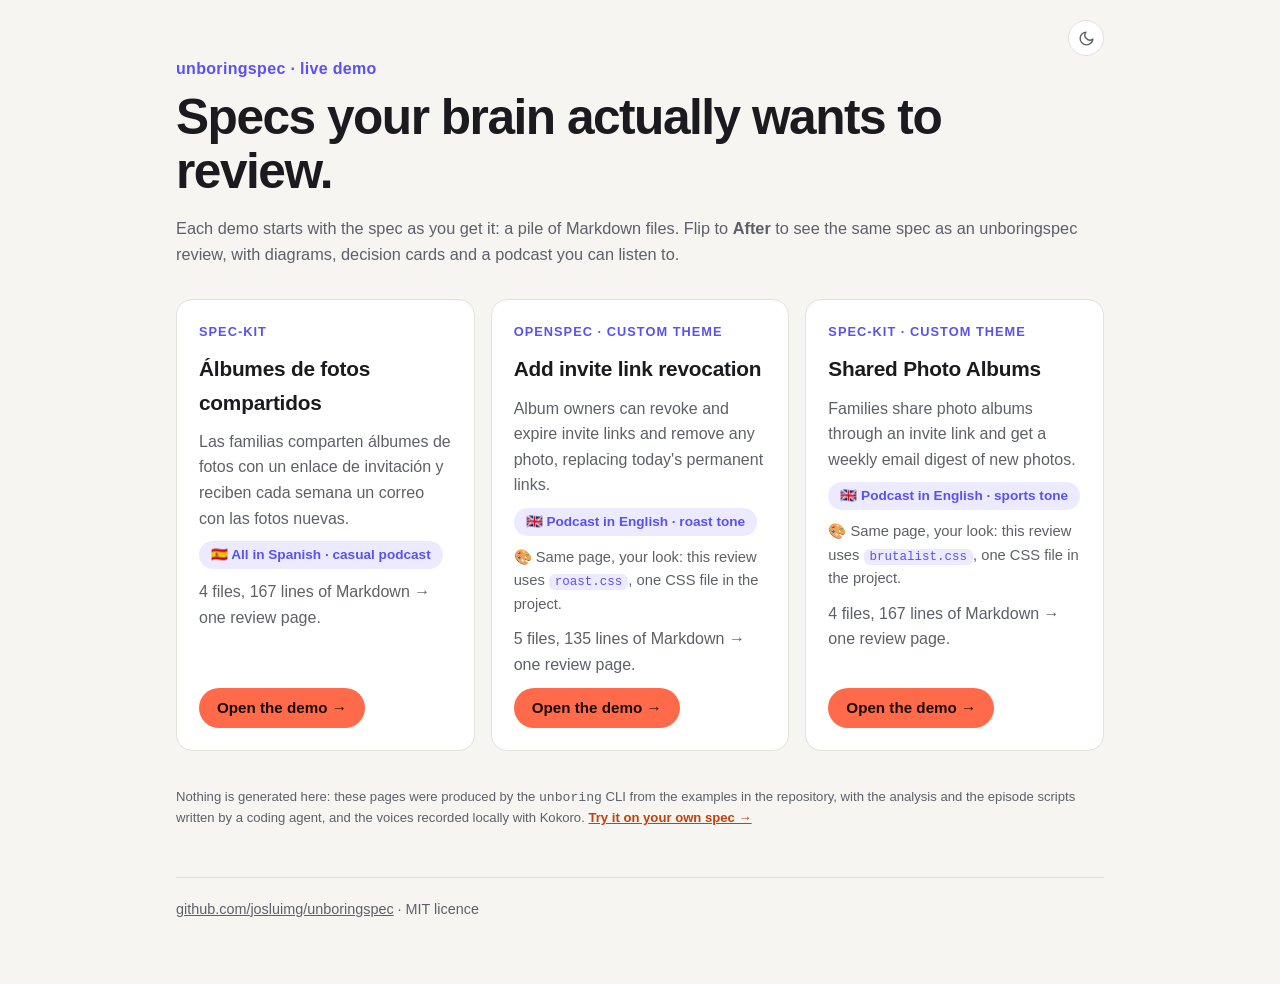
==== demo/site/index.html @ c9c1d604 "Demo: a roast theme for the OpenSpec demo, and language flags (closes #50) - examples/themes/roast.c" ====
<!doctype html>
<html lang="en">
<head>
<meta charset="utf-8">
<meta name="viewport" content="width=device-width, initial-scale=1">
<title>unboringspec demo</title>
<meta name="description" content="See a spec go from walls of Markdown to a visual review and a podcast.">
<script>
(() => {
  const KEY = "unboring-theme", root = document.documentElement, sys = matchMedia("(prefers-color-scheme: dark)");
  let choice = null;
  try { choice = localStorage.getItem(KEY); } catch (e) {}
  const apply = () => { root.dataset.theme = choice || (sys.matches ? "dark" : "light"); };
  apply();
  sys.addEventListener("change", () => { if (!choice) apply(); });
  window.unboringToggleTheme = () => {
    const next = root.dataset.theme === "dark" ? "light" : "dark";
    choice = next === (sys.matches ? "dark" : "light") ? null : next;  // back to the system's: follow it again
    try { choice ? localStorage.setItem(KEY, choice) : localStorage.removeItem(KEY); } catch (e) {}
    apply();
  };
})();
</script>
<style>
:root {
  --bg: #f6f5f2; --surface: #ffffff; --ink: #1b1b1f; --muted: #5d6068; --line: #e3e1db;
  --accent: #5b51f0; --accent-soft: #eceaff; --cta: #ff6b4a; --cta-ink: #1a0b06; --cta-text: #c2410c;
  color-scheme: light;
}
@media (prefers-color-scheme: dark) {
  :root:not([data-theme="light"]) { --bg: #101116; --surface: #1a1b21; --ink: #ececf1; --muted: #a0a2ad; --line: #2a2b33;
    --accent: #8b84ff; --accent-soft: #24233f; --cta-text: #ff8a6b; color-scheme: dark; }
}
:root[data-theme="dark"] { --bg: #101116; --surface: #1a1b21; --ink: #ececf1; --muted: #a0a2ad; --line: #2a2b33;
  --accent: #8b84ff; --accent-soft: #24233f; --cta-text: #ff8a6b; color-scheme: dark; }
* { box-sizing: border-box; }
body { margin: 0; background: var(--bg); color: var(--ink); font: 16px/1.6 -apple-system, BlinkMacSystemFont, "Segoe UI", Inter, Roboto, sans-serif; }
main { max-width: 960px; margin: 0 auto; padding: 56px 16px 64px; position: relative; }
.theme { position: absolute; top: 20px; right: 16px; display: inline-grid; place-items: center; width: 36px; height: 36px;
  border-radius: 999px; cursor: pointer; background: var(--surface); border: 1px solid var(--line); color: var(--muted); padding: 0; }
.theme:hover { color: var(--ink); border-color: var(--accent); }
.theme:focus-visible, .card:focus-visible, .how a:focus-visible { outline: 2px solid var(--accent); outline-offset: 2px; }
.theme svg { width: 17px; height: 17px; }
.theme .sun, :root[data-theme="dark"] .theme .moon { display: none; }
:root[data-theme="dark"] .theme .sun { display: block; }
.kicker { color: var(--accent); font-weight: 700; letter-spacing: .02em; margin: 0 0 8px; }
h1 { font-size: clamp(2rem, 5vw, 3.1rem); line-height: 1.1; letter-spacing: -0.03em; margin: 0 0 16px; }
.lead { font-size: 1.02rem; color: var(--muted); margin: 0 0 32px; }
.cards { display: grid; grid-template-columns: repeat(auto-fit, minmax(280px, 1fr)); gap: 16px; }
.card { display: flex; flex-direction: column; gap: 10px; background: var(--surface); border: 1px solid var(--line);
  border-radius: 16px; padding: 22px; text-decoration: none; color: inherit; transition: border-color .15s, transform .15s; }
.card:hover { border-color: var(--cta); transform: translateY(-2px); }
.card .fw { font-size: .8rem; font-weight: 700; text-transform: uppercase; letter-spacing: .08em; color: var(--accent); }
.card h2 { margin: 0; font-size: 1.3rem; letter-spacing: -0.01em; }
.card p { margin: 0; color: var(--muted); }
.pill { align-self: flex-start; background: var(--accent-soft); color: var(--accent); border-radius: 999px; padding: 3px 12px; font-size: .85rem; font-weight: 600; }
.card .themed { font-size: .92rem; }
.card code { font-size: .85em; background: var(--accent-soft); color: var(--accent); padding: 1px 6px; border-radius: 6px; }
.card .go { margin-top: auto; align-self: flex-start; font-weight: 700; background: var(--cta); color: var(--cta-ink);
  border-radius: 999px; padding: 8px 18px; font-size: .95rem; }
.how { margin-top: 36px; color: var(--muted); font-size: .82rem; line-height: 1.55; }
.how a { color: var(--cta-text); font-weight: 600; }
footer { margin-top: 48px; padding-top: 20px; border-top: 1px solid var(--line); color: var(--muted); font-size: .9rem; }
footer a { color: inherit; }
</style>
</head>
<body>
<main>
  <button class="theme" type="button" onclick="unboringToggleTheme()" aria-label="Switch between light and dark mode" title="Switch between light and dark mode"><svg class="moon" viewBox="0 0 24 24" fill="none" stroke="currentColor" stroke-width="2" stroke-linecap="round" stroke-linejoin="round" aria-hidden="true"><path d="M21 12.8A9 9 0 1 1 11.2 3a7 7 0 0 0 9.8 9.8z"/></svg><svg class="sun" viewBox="0 0 24 24" fill="none" stroke="currentColor" stroke-width="2" stroke-linecap="round" aria-hidden="true"><circle cx="12" cy="12" r="4"/><path d="M12 2v2M12 20v2M4.9 4.9l1.4 1.4M17.7 17.7l1.4 1.4M2 12h2M20 12h2M4.9 19.1l1.4-1.4M17.7 6.3l1.4-1.4"/></svg></button>
  <p class="kicker">unboringspec · live demo</p>
  <h1>Specs your brain actually wants to review.</h1>
  <p class="lead">Each demo starts with the spec as you get it: a pile of Markdown files. Flip to <strong>After</strong>
    to see the same spec as an unboringspec review, with diagrams, decision cards and a podcast you can listen to.</p>

  <div class="cards">
    <a class="card" href="speckit/">
      <span class="fw">spec-kit</span>
      <h2>Álbumes de fotos compartidos</h2>
      <p>Las familias comparten álbumes de fotos con un enlace de invitación y reciben cada semana un correo con las fotos nuevas.</p>
      <span class="pill">🇪🇸 All in Spanish · casual podcast</span>
      <p>4 files, 167 lines of Markdown → one review page.</p>
      <span class="go">Open the demo →</span>
    </a>
    <a class="card" href="openspec/">
      <span class="fw">OpenSpec · custom theme</span>
      <h2>Add invite link revocation</h2>
      <p>Album owners can revoke and expire invite links and remove any photo, replacing today&#x27;s permanent links.</p>
      <span class="pill">🇬🇧 Podcast in English · roast tone</span>
      <p class="themed">🎨 Same page, your look: this review uses <code>roast.css</code>, one CSS file in the project.</p>
      <p>5 files, 135 lines of Markdown → one review page.</p>
      <span class="go">Open the demo →</span>
    </a>
    <a class="card" href="themed/">
      <span class="fw">spec-kit · custom theme</span>
      <h2>Shared Photo Albums</h2>
      <p>Families share photo albums through an invite link and get a weekly email digest of new photos.</p>
      <span class="pill">🇬🇧 Podcast in English · sports tone</span>
      <p class="themed">🎨 Same page, your look: this review uses <code>brutalist.css</code>, one CSS file in the project.</p>
      <p>4 files, 167 lines of Markdown → one review page.</p>
      <span class="go">Open the demo →</span>
    </a>
  </div>

  <p class="how">Nothing is generated here: these pages were produced by the <code>unboring</code> CLI from the
    examples in the repository, with the analysis and the episode scripts written by a coding agent, and the voices
    recorded locally with Kokoro. <a href="https://github.com/josluimg/unboringspec#get-started">Try it on your own spec →</a></p>

  <footer>
    <a href="https://github.com/josluimg/unboringspec">github.com/josluimg/unboringspec</a> · MIT licence
  </footer>
</main>
</body>
</html>
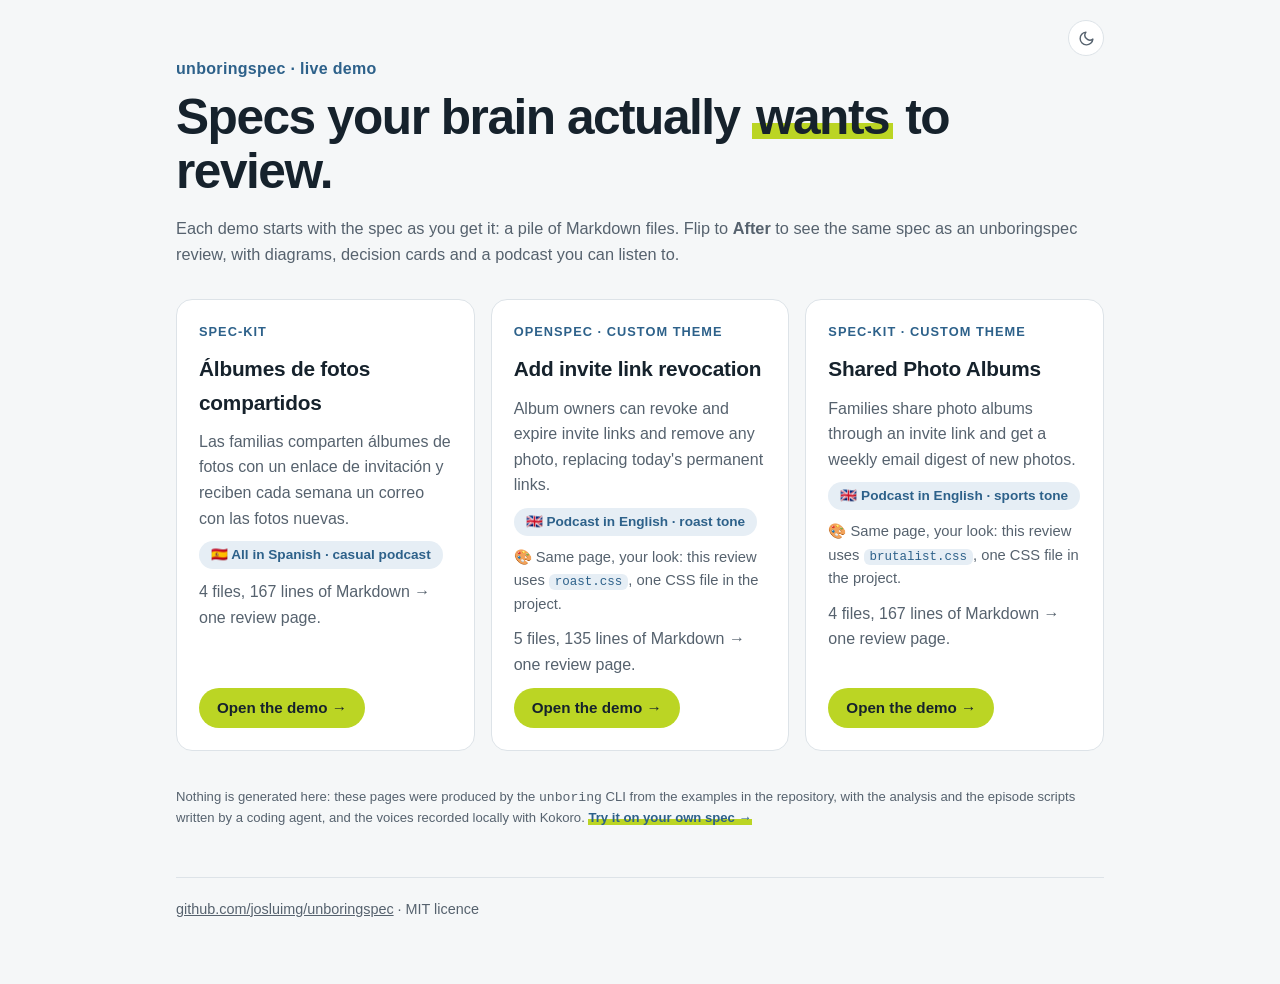
==== commit 36abc4ac: "New default look: sober blue and highlighter green (closes #51) - Default tokens: main colour #2D618" ====
--- a/demo/site/index.html
+++ b/demo/site/index.html
@@ -23,16 +23,16 @@
 </script>
 <style>
 :root {
-  --bg: #f6f5f2; --surface: #ffffff; --ink: #1b1b1f; --muted: #5d6068; --line: #e3e1db;
-  --accent: #5b51f0; --accent-soft: #eceaff; --cta: #ff6b4a; --cta-ink: #1a0b06; --cta-text: #c2410c;
+  --bg: #f5f7f8; --surface: #ffffff; --ink: #16222c; --muted: #56626e; --line: #dde3e8;
+  --accent: #2d618a; --accent-soft: #e6eef5; --cta: #bbd524; --cta-ink: #16222c; --cta-text: #2d618a; --marker: #bbd524;
   color-scheme: light;
 }
 @media (prefers-color-scheme: dark) {
-  :root:not([data-theme="light"]) { --bg: #101116; --surface: #1a1b21; --ink: #ececf1; --muted: #a0a2ad; --line: #2a2b33;
-    --accent: #8b84ff; --accent-soft: #24233f; --cta-text: #ff8a6b; color-scheme: dark; }
+  :root:not([data-theme="light"]) { --bg: #0f151b; --surface: #17202a; --ink: #e8eef3; --muted: #9eacb8; --line: #26323e;
+    --accent: #86b4da; --accent-soft: #1a2c3c; --cta-text: #86b4da; --marker: #5d6b12; color-scheme: dark; }
 }
-:root[data-theme="dark"] { --bg: #101116; --surface: #1a1b21; --ink: #ececf1; --muted: #a0a2ad; --line: #2a2b33;
-  --accent: #8b84ff; --accent-soft: #24233f; --cta-text: #ff8a6b; color-scheme: dark; }
+:root[data-theme="dark"] { --bg: #0f151b; --surface: #17202a; --ink: #e8eef3; --muted: #9eacb8; --line: #26323e;
+    --accent: #86b4da; --accent-soft: #1a2c3c; --cta-text: #86b4da; --marker: #5d6b12; color-scheme: dark; }
 * { box-sizing: border-box; }
 body { margin: 0; background: var(--bg); color: var(--ink); font: 16px/1.6 -apple-system, BlinkMacSystemFont, "Segoe UI", Inter, Roboto, sans-serif; }
 main { max-width: 960px; margin: 0 auto; padding: 56px 16px 64px; position: relative; }
@@ -59,16 +59,19 @@
 .card .go { margin-top: auto; align-self: flex-start; font-weight: 700; background: var(--cta); color: var(--cta-ink);
   border-radius: 999px; padding: 8px 18px; font-size: .95rem; }
 .how { margin-top: 36px; color: var(--muted); font-size: .82rem; line-height: 1.55; }
-.how a { color: var(--cta-text); font-weight: 600; }
+.how a { color: var(--cta-text); font-weight: 600; text-decoration: none;
+  background: linear-gradient(transparent 62%, var(--marker) 62%); }
 footer { margin-top: 48px; padding-top: 20px; border-top: 1px solid var(--line); color: var(--muted); font-size: .9rem; }
 footer a { color: inherit; }
+h1 em { font-style: normal; background: linear-gradient(transparent 60%, var(--marker) 60%, var(--marker) 90%, transparent 90%); padding: 0 .08em; }
+::selection { background: var(--marker); color: var(--ink); }
 </style>
 </head>
 <body>
 <main>
   <button class="theme" type="button" onclick="unboringToggleTheme()" aria-label="Switch between light and dark mode" title="Switch between light and dark mode"><svg class="moon" viewBox="0 0 24 24" fill="none" stroke="currentColor" stroke-width="2" stroke-linecap="round" stroke-linejoin="round" aria-hidden="true"><path d="M21 12.8A9 9 0 1 1 11.2 3a7 7 0 0 0 9.8 9.8z"/></svg><svg class="sun" viewBox="0 0 24 24" fill="none" stroke="currentColor" stroke-width="2" stroke-linecap="round" aria-hidden="true"><circle cx="12" cy="12" r="4"/><path d="M12 2v2M12 20v2M4.9 4.9l1.4 1.4M17.7 17.7l1.4 1.4M2 12h2M20 12h2M4.9 19.1l1.4-1.4M17.7 6.3l1.4-1.4"/></svg></button>
   <p class="kicker">unboringspec · live demo</p>
-  <h1>Specs your brain actually wants to review.</h1>
+  <h1>Specs your brain actually <em>wants</em> to review.</h1>
   <p class="lead">Each demo starts with the spec as you get it: a pile of Markdown files. Flip to <strong>After</strong>
     to see the same spec as an unboringspec review, with diagrams, decision cards and a podcast you can listen to.</p>
 
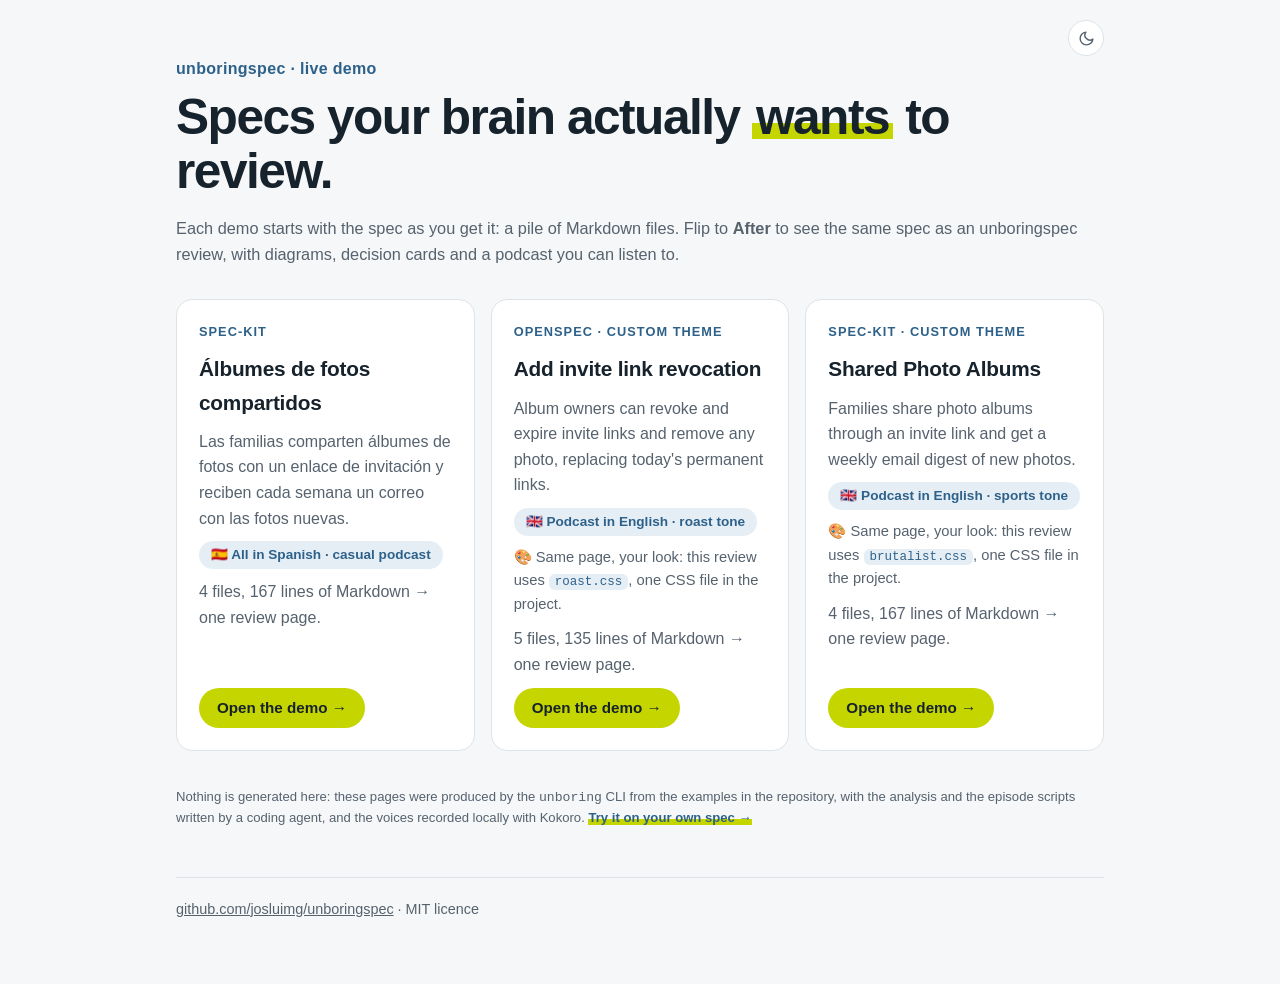
==== commit 6e372a10: "Highlighter green is now #C5D500 (for #51) Dark marker #5C6300 and the source viewer's highlighted l" ====
--- a/demo/site/index.html
+++ b/demo/site/index.html
@@ -24,15 +24,15 @@
 <style>
 :root {
   --bg: #f5f7f8; --surface: #ffffff; --ink: #16222c; --muted: #56626e; --line: #dde3e8;
-  --accent: #2d618a; --accent-soft: #e6eef5; --cta: #bbd524; --cta-ink: #16222c; --cta-text: #2d618a; --marker: #bbd524;
+  --accent: #2d618a; --accent-soft: #e6eef5; --cta: #c5d500; --cta-ink: #16222c; --cta-text: #2d618a; --marker: #c5d500;
   color-scheme: light;
 }
 @media (prefers-color-scheme: dark) {
   :root:not([data-theme="light"]) { --bg: #0f151b; --surface: #17202a; --ink: #e8eef3; --muted: #9eacb8; --line: #26323e;
-    --accent: #86b4da; --accent-soft: #1a2c3c; --cta-text: #86b4da; --marker: #5d6b12; color-scheme: dark; }
+    --accent: #86b4da; --accent-soft: #1a2c3c; --cta-text: #86b4da; --marker: #5c6300; color-scheme: dark; }
 }
 :root[data-theme="dark"] { --bg: #0f151b; --surface: #17202a; --ink: #e8eef3; --muted: #9eacb8; --line: #26323e;
-    --accent: #86b4da; --accent-soft: #1a2c3c; --cta-text: #86b4da; --marker: #5d6b12; color-scheme: dark; }
+    --accent: #86b4da; --accent-soft: #1a2c3c; --cta-text: #86b4da; --marker: #5c6300; color-scheme: dark; }
 * { box-sizing: border-box; }
 body { margin: 0; background: var(--bg); color: var(--ink); font: 16px/1.6 -apple-system, BlinkMacSystemFont, "Segoe UI", Inter, Roboto, sans-serif; }
 main { max-width: 960px; margin: 0 auto; padding: 56px 16px 64px; position: relative; }
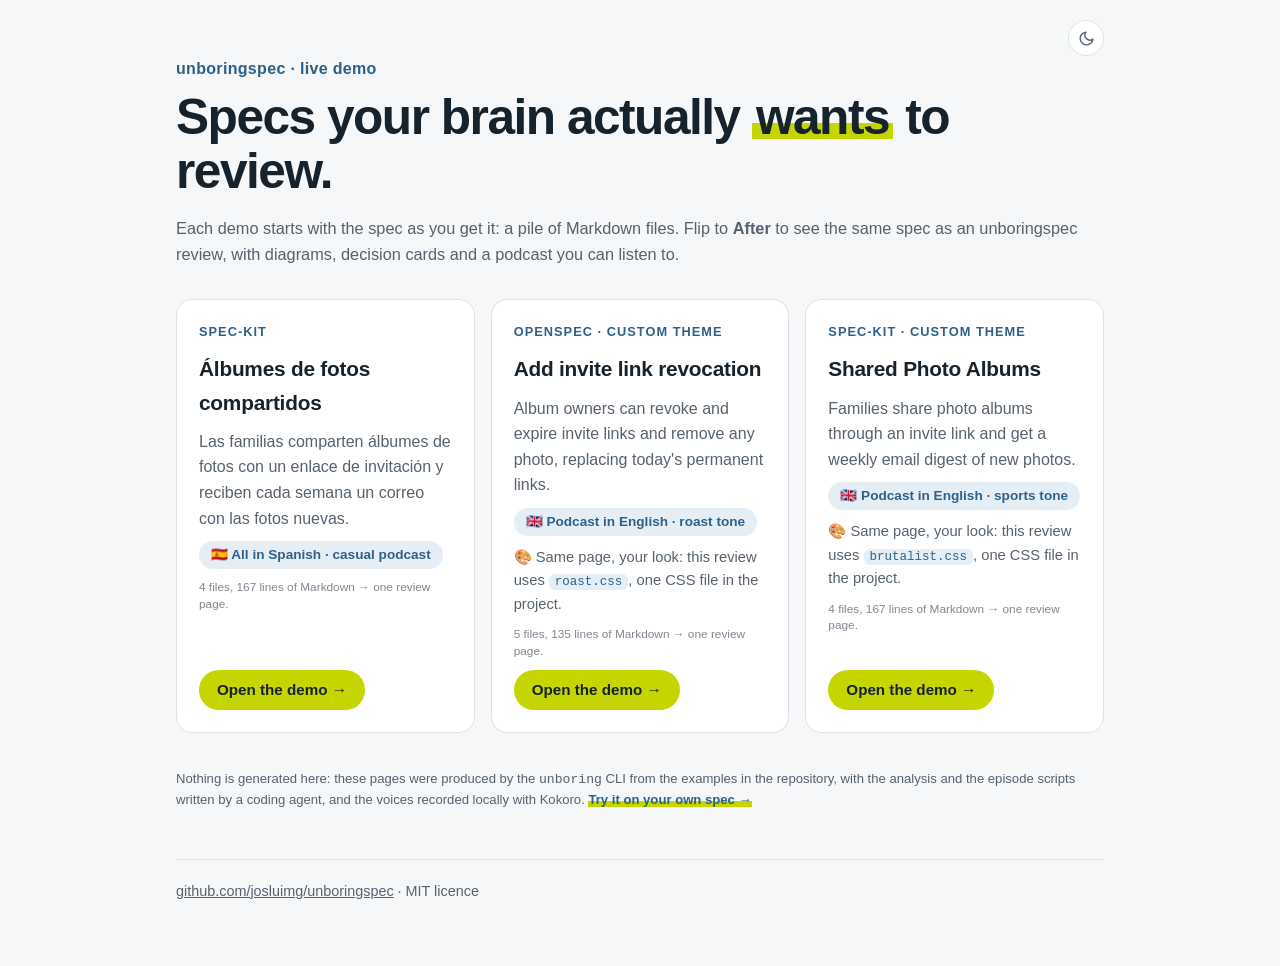
==== commit 2ceadbc9: "Demo landing: make the cards' file and line counts small and quiet Co-Authored-By: Claude Opus 5.5 <" ====
--- a/demo/site/index.html
+++ b/demo/site/index.html
@@ -53,6 +53,7 @@
 .card .fw { font-size: .8rem; font-weight: 700; text-transform: uppercase; letter-spacing: .08em; color: var(--accent); }
 .card h2 { margin: 0; font-size: 1.3rem; letter-spacing: -0.01em; }
 .card p { margin: 0; color: var(--muted); }
+.card .stats { font-size: .74rem; line-height: 1.4; opacity: .75; }
 .pill { align-self: flex-start; background: var(--accent-soft); color: var(--accent); border-radius: 999px; padding: 3px 12px; font-size: .85rem; font-weight: 600; }
 .card .themed { font-size: .92rem; }
 .card code { font-size: .85em; background: var(--accent-soft); color: var(--accent); padding: 1px 6px; border-radius: 6px; }
@@ -81,7 +82,7 @@
       <h2>Álbumes de fotos compartidos</h2>
       <p>Las familias comparten álbumes de fotos con un enlace de invitación y reciben cada semana un correo con las fotos nuevas.</p>
       <span class="pill">🇪🇸 All in Spanish · casual podcast</span>
-      <p>4 files, 167 lines of Markdown → one review page.</p>
+      <p class="stats">4 files, 167 lines of Markdown → one review page.</p>
       <span class="go">Open the demo →</span>
     </a>
     <a class="card" href="openspec/">
@@ -90,7 +91,7 @@
       <p>Album owners can revoke and expire invite links and remove any photo, replacing today&#x27;s permanent links.</p>
       <span class="pill">🇬🇧 Podcast in English · roast tone</span>
       <p class="themed">🎨 Same page, your look: this review uses <code>roast.css</code>, one CSS file in the project.</p>
-      <p>5 files, 135 lines of Markdown → one review page.</p>
+      <p class="stats">5 files, 135 lines of Markdown → one review page.</p>
       <span class="go">Open the demo →</span>
     </a>
     <a class="card" href="themed/">
@@ -99,7 +100,7 @@
       <p>Families share photo albums through an invite link and get a weekly email digest of new photos.</p>
       <span class="pill">🇬🇧 Podcast in English · sports tone</span>
       <p class="themed">🎨 Same page, your look: this review uses <code>brutalist.css</code>, one CSS file in the project.</p>
-      <p>4 files, 167 lines of Markdown → one review page.</p>
+      <p class="stats">4 files, 167 lines of Markdown → one review page.</p>
       <span class="go">Open the demo →</span>
     </a>
   </div>
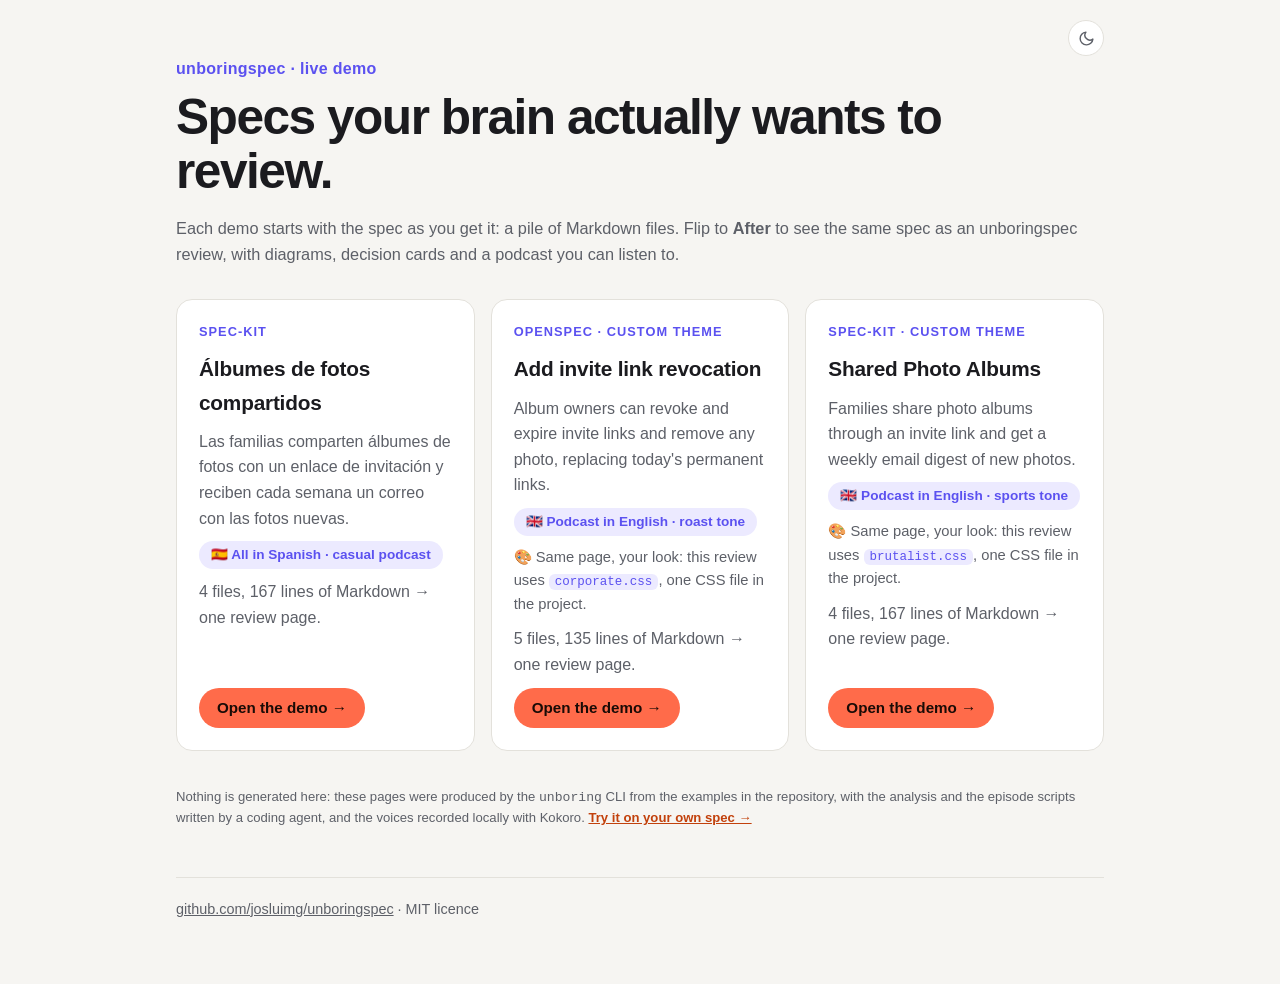
==== commit 19450a1e: "Demo: replace the roast theme with a sober corporate one (for #50) examples/themes/corporate.css: re" ====
--- a/demo/site/index.html
+++ b/demo/site/index.html
@@ -23,16 +23,16 @@
 </script>
 <style>
 :root {
-  --bg: #f5f7f8; --surface: #ffffff; --ink: #16222c; --muted: #56626e; --line: #dde3e8;
-  --accent: #2d618a; --accent-soft: #e6eef5; --cta: #c5d500; --cta-ink: #16222c; --cta-text: #2d618a; --marker: #c5d500;
+  --bg: #f6f5f2; --surface: #ffffff; --ink: #1b1b1f; --muted: #5d6068; --line: #e3e1db;
+  --accent: #5b51f0; --accent-soft: #eceaff; --cta: #ff6b4a; --cta-ink: #1a0b06; --cta-text: #c2410c;
   color-scheme: light;
 }
 @media (prefers-color-scheme: dark) {
-  :root:not([data-theme="light"]) { --bg: #0f151b; --surface: #17202a; --ink: #e8eef3; --muted: #9eacb8; --line: #26323e;
-    --accent: #86b4da; --accent-soft: #1a2c3c; --cta-text: #86b4da; --marker: #5c6300; color-scheme: dark; }
+  :root:not([data-theme="light"]) { --bg: #101116; --surface: #1a1b21; --ink: #ececf1; --muted: #a0a2ad; --line: #2a2b33;
+    --accent: #8b84ff; --accent-soft: #24233f; --cta-text: #ff8a6b; color-scheme: dark; }
 }
-:root[data-theme="dark"] { --bg: #0f151b; --surface: #17202a; --ink: #e8eef3; --muted: #9eacb8; --line: #26323e;
-    --accent: #86b4da; --accent-soft: #1a2c3c; --cta-text: #86b4da; --marker: #5c6300; color-scheme: dark; }
+:root[data-theme="dark"] { --bg: #101116; --surface: #1a1b21; --ink: #ececf1; --muted: #a0a2ad; --line: #2a2b33;
+  --accent: #8b84ff; --accent-soft: #24233f; --cta-text: #ff8a6b; color-scheme: dark; }
 * { box-sizing: border-box; }
 body { margin: 0; background: var(--bg); color: var(--ink); font: 16px/1.6 -apple-system, BlinkMacSystemFont, "Segoe UI", Inter, Roboto, sans-serif; }
 main { max-width: 960px; margin: 0 auto; padding: 56px 16px 64px; position: relative; }
@@ -53,26 +53,22 @@
 .card .fw { font-size: .8rem; font-weight: 700; text-transform: uppercase; letter-spacing: .08em; color: var(--accent); }
 .card h2 { margin: 0; font-size: 1.3rem; letter-spacing: -0.01em; }
 .card p { margin: 0; color: var(--muted); }
-.card .stats { font-size: .74rem; line-height: 1.4; opacity: .75; }
 .pill { align-self: flex-start; background: var(--accent-soft); color: var(--accent); border-radius: 999px; padding: 3px 12px; font-size: .85rem; font-weight: 600; }
 .card .themed { font-size: .92rem; }
 .card code { font-size: .85em; background: var(--accent-soft); color: var(--accent); padding: 1px 6px; border-radius: 6px; }
 .card .go { margin-top: auto; align-self: flex-start; font-weight: 700; background: var(--cta); color: var(--cta-ink);
   border-radius: 999px; padding: 8px 18px; font-size: .95rem; }
 .how { margin-top: 36px; color: var(--muted); font-size: .82rem; line-height: 1.55; }
-.how a { color: var(--cta-text); font-weight: 600; text-decoration: none;
-  background: linear-gradient(transparent 62%, var(--marker) 62%); }
+.how a { color: var(--cta-text); font-weight: 600; }
 footer { margin-top: 48px; padding-top: 20px; border-top: 1px solid var(--line); color: var(--muted); font-size: .9rem; }
 footer a { color: inherit; }
-h1 em { font-style: normal; background: linear-gradient(transparent 60%, var(--marker) 60%, var(--marker) 90%, transparent 90%); padding: 0 .08em; }
-::selection { background: var(--marker); color: var(--ink); }
 </style>
 </head>
 <body>
 <main>
   <button class="theme" type="button" onclick="unboringToggleTheme()" aria-label="Switch between light and dark mode" title="Switch between light and dark mode"><svg class="moon" viewBox="0 0 24 24" fill="none" stroke="currentColor" stroke-width="2" stroke-linecap="round" stroke-linejoin="round" aria-hidden="true"><path d="M21 12.8A9 9 0 1 1 11.2 3a7 7 0 0 0 9.8 9.8z"/></svg><svg class="sun" viewBox="0 0 24 24" fill="none" stroke="currentColor" stroke-width="2" stroke-linecap="round" aria-hidden="true"><circle cx="12" cy="12" r="4"/><path d="M12 2v2M12 20v2M4.9 4.9l1.4 1.4M17.7 17.7l1.4 1.4M2 12h2M20 12h2M4.9 19.1l1.4-1.4M17.7 6.3l1.4-1.4"/></svg></button>
   <p class="kicker">unboringspec · live demo</p>
-  <h1>Specs your brain actually <em>wants</em> to review.</h1>
+  <h1>Specs your brain actually wants to review.</h1>
   <p class="lead">Each demo starts with the spec as you get it: a pile of Markdown files. Flip to <strong>After</strong>
     to see the same spec as an unboringspec review, with diagrams, decision cards and a podcast you can listen to.</p>
 
@@ -82,7 +78,7 @@
       <h2>Álbumes de fotos compartidos</h2>
       <p>Las familias comparten álbumes de fotos con un enlace de invitación y reciben cada semana un correo con las fotos nuevas.</p>
       <span class="pill">🇪🇸 All in Spanish · casual podcast</span>
-      <p class="stats">4 files, 167 lines of Markdown → one review page.</p>
+      <p>4 files, 167 lines of Markdown → one review page.</p>
       <span class="go">Open the demo →</span>
     </a>
     <a class="card" href="openspec/">
@@ -90,8 +86,8 @@
       <h2>Add invite link revocation</h2>
       <p>Album owners can revoke and expire invite links and remove any photo, replacing today&#x27;s permanent links.</p>
       <span class="pill">🇬🇧 Podcast in English · roast tone</span>
-      <p class="themed">🎨 Same page, your look: this review uses <code>roast.css</code>, one CSS file in the project.</p>
-      <p class="stats">5 files, 135 lines of Markdown → one review page.</p>
+      <p class="themed">🎨 Same page, your look: this review uses <code>corporate.css</code>, one CSS file in the project.</p>
+      <p>5 files, 135 lines of Markdown → one review page.</p>
       <span class="go">Open the demo →</span>
     </a>
     <a class="card" href="themed/">
@@ -100,7 +96,7 @@
       <p>Families share photo albums through an invite link and get a weekly email digest of new photos.</p>
       <span class="pill">🇬🇧 Podcast in English · sports tone</span>
       <p class="themed">🎨 Same page, your look: this review uses <code>brutalist.css</code>, one CSS file in the project.</p>
-      <p class="stats">4 files, 167 lines of Markdown → one review page.</p>
+      <p>4 files, 167 lines of Markdown → one review page.</p>
       <span class="go">Open the demo →</span>
     </a>
   </div>
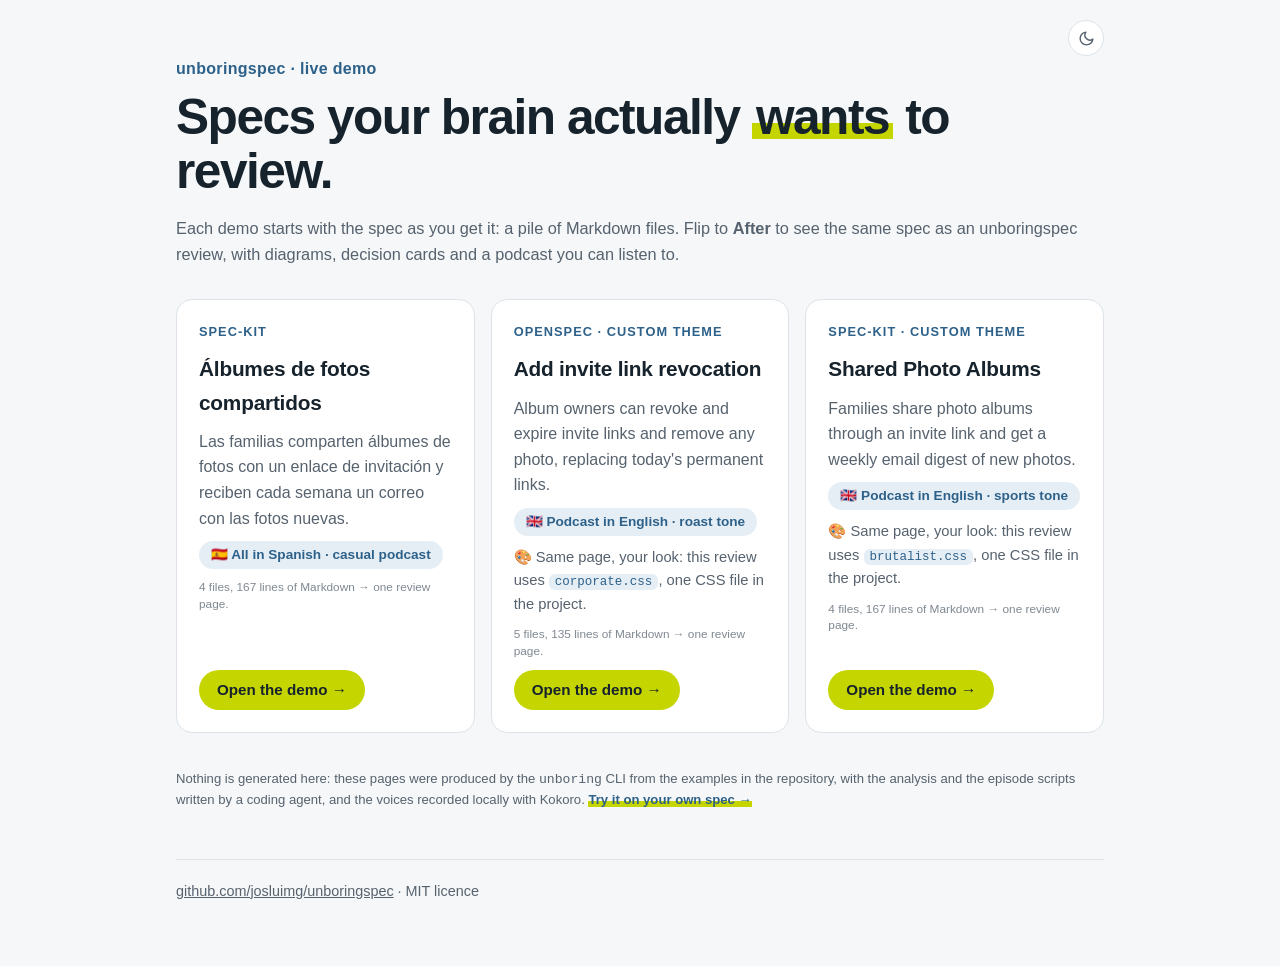
==== commit 8614c188: "Merge branch 'feature/50-demo-roast-theme' into feature/51-default-look # Conflicts: #	demo/site/ind" ====
--- a/demo/site/index.html
+++ b/demo/site/index.html
@@ -23,16 +23,16 @@
 </script>
 <style>
 :root {
-  --bg: #f6f5f2; --surface: #ffffff; --ink: #1b1b1f; --muted: #5d6068; --line: #e3e1db;
-  --accent: #5b51f0; --accent-soft: #eceaff; --cta: #ff6b4a; --cta-ink: #1a0b06; --cta-text: #c2410c;
+  --bg: #f5f7f8; --surface: #ffffff; --ink: #16222c; --muted: #56626e; --line: #dde3e8;
+  --accent: #2d618a; --accent-soft: #e6eef5; --cta: #c5d500; --cta-ink: #16222c; --cta-text: #2d618a; --marker: #c5d500;
   color-scheme: light;
 }
 @media (prefers-color-scheme: dark) {
-  :root:not([data-theme="light"]) { --bg: #101116; --surface: #1a1b21; --ink: #ececf1; --muted: #a0a2ad; --line: #2a2b33;
-    --accent: #8b84ff; --accent-soft: #24233f; --cta-text: #ff8a6b; color-scheme: dark; }
+  :root:not([data-theme="light"]) { --bg: #0f151b; --surface: #17202a; --ink: #e8eef3; --muted: #9eacb8; --line: #26323e;
+    --accent: #86b4da; --accent-soft: #1a2c3c; --cta-text: #86b4da; --marker: #5c6300; color-scheme: dark; }
 }
-:root[data-theme="dark"] { --bg: #101116; --surface: #1a1b21; --ink: #ececf1; --muted: #a0a2ad; --line: #2a2b33;
-  --accent: #8b84ff; --accent-soft: #24233f; --cta-text: #ff8a6b; color-scheme: dark; }
+:root[data-theme="dark"] { --bg: #0f151b; --surface: #17202a; --ink: #e8eef3; --muted: #9eacb8; --line: #26323e;
+    --accent: #86b4da; --accent-soft: #1a2c3c; --cta-text: #86b4da; --marker: #5c6300; color-scheme: dark; }
 * { box-sizing: border-box; }
 body { margin: 0; background: var(--bg); color: var(--ink); font: 16px/1.6 -apple-system, BlinkMacSystemFont, "Segoe UI", Inter, Roboto, sans-serif; }
 main { max-width: 960px; margin: 0 auto; padding: 56px 16px 64px; position: relative; }
@@ -53,22 +53,26 @@
 .card .fw { font-size: .8rem; font-weight: 700; text-transform: uppercase; letter-spacing: .08em; color: var(--accent); }
 .card h2 { margin: 0; font-size: 1.3rem; letter-spacing: -0.01em; }
 .card p { margin: 0; color: var(--muted); }
+.card .stats { font-size: .74rem; line-height: 1.4; opacity: .75; }
 .pill { align-self: flex-start; background: var(--accent-soft); color: var(--accent); border-radius: 999px; padding: 3px 12px; font-size: .85rem; font-weight: 600; }
 .card .themed { font-size: .92rem; }
 .card code { font-size: .85em; background: var(--accent-soft); color: var(--accent); padding: 1px 6px; border-radius: 6px; }
 .card .go { margin-top: auto; align-self: flex-start; font-weight: 700; background: var(--cta); color: var(--cta-ink);
   border-radius: 999px; padding: 8px 18px; font-size: .95rem; }
 .how { margin-top: 36px; color: var(--muted); font-size: .82rem; line-height: 1.55; }
-.how a { color: var(--cta-text); font-weight: 600; }
+.how a { color: var(--cta-text); font-weight: 600; text-decoration: none;
+  background: linear-gradient(transparent 62%, var(--marker) 62%); }
 footer { margin-top: 48px; padding-top: 20px; border-top: 1px solid var(--line); color: var(--muted); font-size: .9rem; }
 footer a { color: inherit; }
+h1 em { font-style: normal; background: linear-gradient(transparent 60%, var(--marker) 60%, var(--marker) 90%, transparent 90%); padding: 0 .08em; }
+::selection { background: var(--marker); color: var(--ink); }
 </style>
 </head>
 <body>
 <main>
   <button class="theme" type="button" onclick="unboringToggleTheme()" aria-label="Switch between light and dark mode" title="Switch between light and dark mode"><svg class="moon" viewBox="0 0 24 24" fill="none" stroke="currentColor" stroke-width="2" stroke-linecap="round" stroke-linejoin="round" aria-hidden="true"><path d="M21 12.8A9 9 0 1 1 11.2 3a7 7 0 0 0 9.8 9.8z"/></svg><svg class="sun" viewBox="0 0 24 24" fill="none" stroke="currentColor" stroke-width="2" stroke-linecap="round" aria-hidden="true"><circle cx="12" cy="12" r="4"/><path d="M12 2v2M12 20v2M4.9 4.9l1.4 1.4M17.7 17.7l1.4 1.4M2 12h2M20 12h2M4.9 19.1l1.4-1.4M17.7 6.3l1.4-1.4"/></svg></button>
   <p class="kicker">unboringspec · live demo</p>
-  <h1>Specs your brain actually wants to review.</h1>
+  <h1>Specs your brain actually <em>wants</em> to review.</h1>
   <p class="lead">Each demo starts with the spec as you get it: a pile of Markdown files. Flip to <strong>After</strong>
     to see the same spec as an unboringspec review, with diagrams, decision cards and a podcast you can listen to.</p>
 
@@ -78,7 +82,7 @@
       <h2>Álbumes de fotos compartidos</h2>
       <p>Las familias comparten álbumes de fotos con un enlace de invitación y reciben cada semana un correo con las fotos nuevas.</p>
       <span class="pill">🇪🇸 All in Spanish · casual podcast</span>
-      <p>4 files, 167 lines of Markdown → one review page.</p>
+      <p class="stats">4 files, 167 lines of Markdown → one review page.</p>
       <span class="go">Open the demo →</span>
     </a>
     <a class="card" href="openspec/">
@@ -87,7 +91,7 @@
       <p>Album owners can revoke and expire invite links and remove any photo, replacing today&#x27;s permanent links.</p>
       <span class="pill">🇬🇧 Podcast in English · roast tone</span>
       <p class="themed">🎨 Same page, your look: this review uses <code>corporate.css</code>, one CSS file in the project.</p>
-      <p>5 files, 135 lines of Markdown → one review page.</p>
+      <p class="stats">5 files, 135 lines of Markdown → one review page.</p>
       <span class="go">Open the demo →</span>
     </a>
     <a class="card" href="themed/">
@@ -96,7 +100,7 @@
       <p>Families share photo albums through an invite link and get a weekly email digest of new photos.</p>
       <span class="pill">🇬🇧 Podcast in English · sports tone</span>
       <p class="themed">🎨 Same page, your look: this review uses <code>brutalist.css</code>, one CSS file in the project.</p>
-      <p>4 files, 167 lines of Markdown → one review page.</p>
+      <p class="stats">4 files, 167 lines of Markdown → one review page.</p>
       <span class="go">Open the demo →</span>
     </a>
   </div>
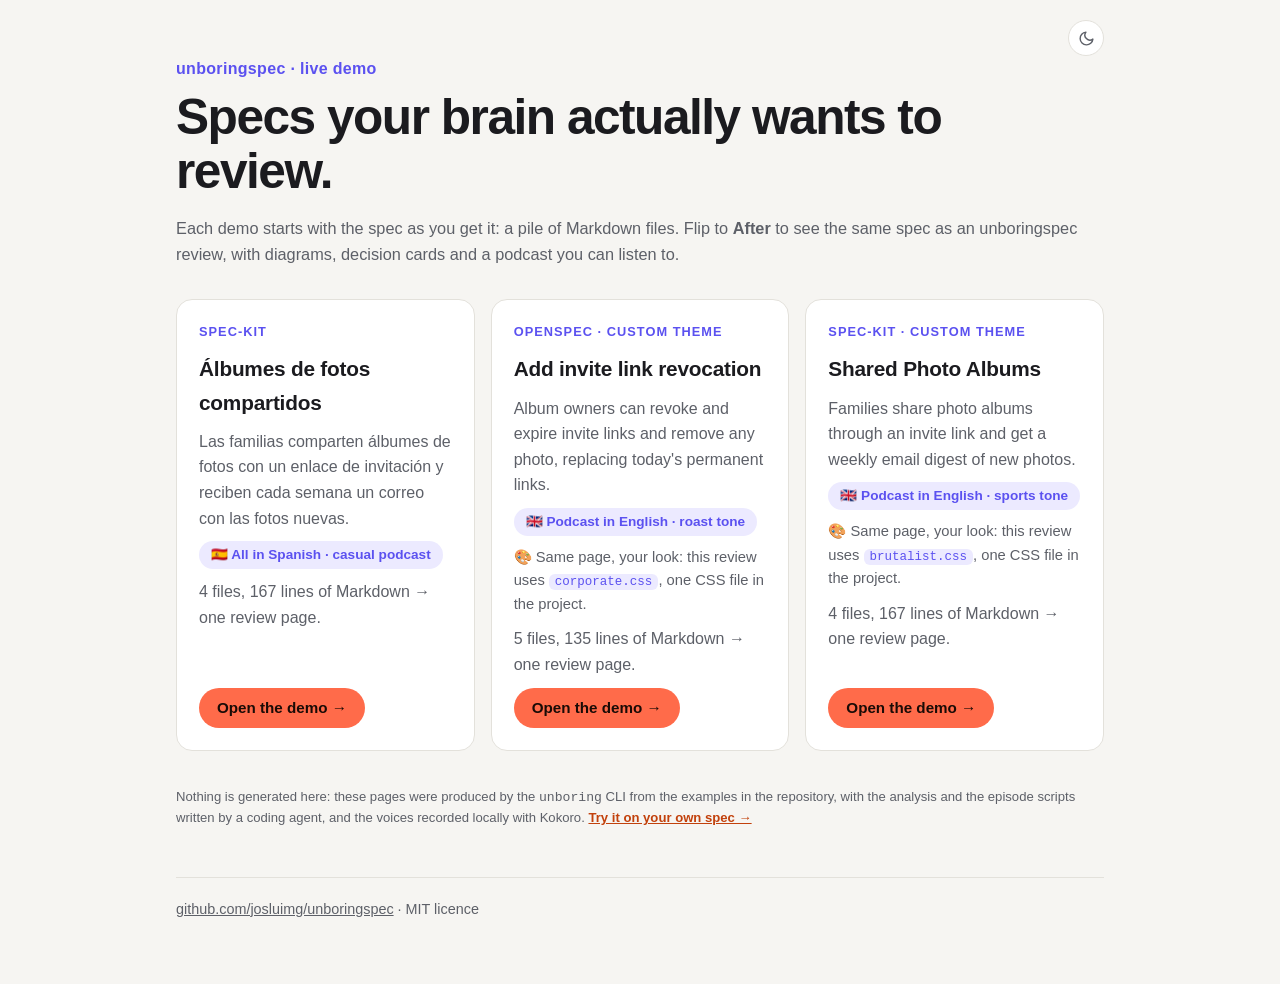
==== commit 44cca1fb: "Merge pull request #52 from josluimg/feature/50-demo-roast-theme Demo: a corporate theme for the Ope" ====
--- a/demo/site/index.html
+++ b/demo/site/index.html
@@ -23,16 +23,16 @@
 </script>
 <style>
 :root {
-  --bg: #f5f7f8; --surface: #ffffff; --ink: #16222c; --muted: #56626e; --line: #dde3e8;
-  --accent: #2d618a; --accent-soft: #e6eef5; --cta: #c5d500; --cta-ink: #16222c; --cta-text: #2d618a; --marker: #c5d500;
+  --bg: #f6f5f2; --surface: #ffffff; --ink: #1b1b1f; --muted: #5d6068; --line: #e3e1db;
+  --accent: #5b51f0; --accent-soft: #eceaff; --cta: #ff6b4a; --cta-ink: #1a0b06; --cta-text: #c2410c;
   color-scheme: light;
 }
 @media (prefers-color-scheme: dark) {
-  :root:not([data-theme="light"]) { --bg: #0f151b; --surface: #17202a; --ink: #e8eef3; --muted: #9eacb8; --line: #26323e;
-    --accent: #86b4da; --accent-soft: #1a2c3c; --cta-text: #86b4da; --marker: #5c6300; color-scheme: dark; }
+  :root:not([data-theme="light"]) { --bg: #101116; --surface: #1a1b21; --ink: #ececf1; --muted: #a0a2ad; --line: #2a2b33;
+    --accent: #8b84ff; --accent-soft: #24233f; --cta-text: #ff8a6b; color-scheme: dark; }
 }
-:root[data-theme="dark"] { --bg: #0f151b; --surface: #17202a; --ink: #e8eef3; --muted: #9eacb8; --line: #26323e;
-    --accent: #86b4da; --accent-soft: #1a2c3c; --cta-text: #86b4da; --marker: #5c6300; color-scheme: dark; }
+:root[data-theme="dark"] { --bg: #101116; --surface: #1a1b21; --ink: #ececf1; --muted: #a0a2ad; --line: #2a2b33;
+  --accent: #8b84ff; --accent-soft: #24233f; --cta-text: #ff8a6b; color-scheme: dark; }
 * { box-sizing: border-box; }
 body { margin: 0; background: var(--bg); color: var(--ink); font: 16px/1.6 -apple-system, BlinkMacSystemFont, "Segoe UI", Inter, Roboto, sans-serif; }
 main { max-width: 960px; margin: 0 auto; padding: 56px 16px 64px; position: relative; }
@@ -53,26 +53,22 @@
 .card .fw { font-size: .8rem; font-weight: 700; text-transform: uppercase; letter-spacing: .08em; color: var(--accent); }
 .card h2 { margin: 0; font-size: 1.3rem; letter-spacing: -0.01em; }
 .card p { margin: 0; color: var(--muted); }
-.card .stats { font-size: .74rem; line-height: 1.4; opacity: .75; }
 .pill { align-self: flex-start; background: var(--accent-soft); color: var(--accent); border-radius: 999px; padding: 3px 12px; font-size: .85rem; font-weight: 600; }
 .card .themed { font-size: .92rem; }
 .card code { font-size: .85em; background: var(--accent-soft); color: var(--accent); padding: 1px 6px; border-radius: 6px; }
 .card .go { margin-top: auto; align-self: flex-start; font-weight: 700; background: var(--cta); color: var(--cta-ink);
   border-radius: 999px; padding: 8px 18px; font-size: .95rem; }
 .how { margin-top: 36px; color: var(--muted); font-size: .82rem; line-height: 1.55; }
-.how a { color: var(--cta-text); font-weight: 600; text-decoration: none;
-  background: linear-gradient(transparent 62%, var(--marker) 62%); }
+.how a { color: var(--cta-text); font-weight: 600; }
 footer { margin-top: 48px; padding-top: 20px; border-top: 1px solid var(--line); color: var(--muted); font-size: .9rem; }
 footer a { color: inherit; }
-h1 em { font-style: normal; background: linear-gradient(transparent 60%, var(--marker) 60%, var(--marker) 90%, transparent 90%); padding: 0 .08em; }
-::selection { background: var(--marker); color: var(--ink); }
 </style>
 </head>
 <body>
 <main>
   <button class="theme" type="button" onclick="unboringToggleTheme()" aria-label="Switch between light and dark mode" title="Switch between light and dark mode"><svg class="moon" viewBox="0 0 24 24" fill="none" stroke="currentColor" stroke-width="2" stroke-linecap="round" stroke-linejoin="round" aria-hidden="true"><path d="M21 12.8A9 9 0 1 1 11.2 3a7 7 0 0 0 9.8 9.8z"/></svg><svg class="sun" viewBox="0 0 24 24" fill="none" stroke="currentColor" stroke-width="2" stroke-linecap="round" aria-hidden="true"><circle cx="12" cy="12" r="4"/><path d="M12 2v2M12 20v2M4.9 4.9l1.4 1.4M17.7 17.7l1.4 1.4M2 12h2M20 12h2M4.9 19.1l1.4-1.4M17.7 6.3l1.4-1.4"/></svg></button>
   <p class="kicker">unboringspec · live demo</p>
-  <h1>Specs your brain actually <em>wants</em> to review.</h1>
+  <h1>Specs your brain actually wants to review.</h1>
   <p class="lead">Each demo starts with the spec as you get it: a pile of Markdown files. Flip to <strong>After</strong>
     to see the same spec as an unboringspec review, with diagrams, decision cards and a podcast you can listen to.</p>
 
@@ -82,7 +78,7 @@
       <h2>Álbumes de fotos compartidos</h2>
       <p>Las familias comparten álbumes de fotos con un enlace de invitación y reciben cada semana un correo con las fotos nuevas.</p>
       <span class="pill">🇪🇸 All in Spanish · casual podcast</span>
-      <p class="stats">4 files, 167 lines of Markdown → one review page.</p>
+      <p>4 files, 167 lines of Markdown → one review page.</p>
       <span class="go">Open the demo →</span>
     </a>
     <a class="card" href="openspec/">
@@ -91,7 +87,7 @@
       <p>Album owners can revoke and expire invite links and remove any photo, replacing today&#x27;s permanent links.</p>
       <span class="pill">🇬🇧 Podcast in English · roast tone</span>
       <p class="themed">🎨 Same page, your look: this review uses <code>corporate.css</code>, one CSS file in the project.</p>
-      <p class="stats">5 files, 135 lines of Markdown → one review page.</p>
+      <p>5 files, 135 lines of Markdown → one review page.</p>
       <span class="go">Open the demo →</span>
     </a>
     <a class="card" href="themed/">
@@ -100,7 +96,7 @@
       <p>Families share photo albums through an invite link and get a weekly email digest of new photos.</p>
       <span class="pill">🇬🇧 Podcast in English · sports tone</span>
       <p class="themed">🎨 Same page, your look: this review uses <code>brutalist.css</code>, one CSS file in the project.</p>
-      <p class="stats">4 files, 167 lines of Markdown → one review page.</p>
+      <p>4 files, 167 lines of Markdown → one review page.</p>
       <span class="go">Open the demo →</span>
     </a>
   </div>
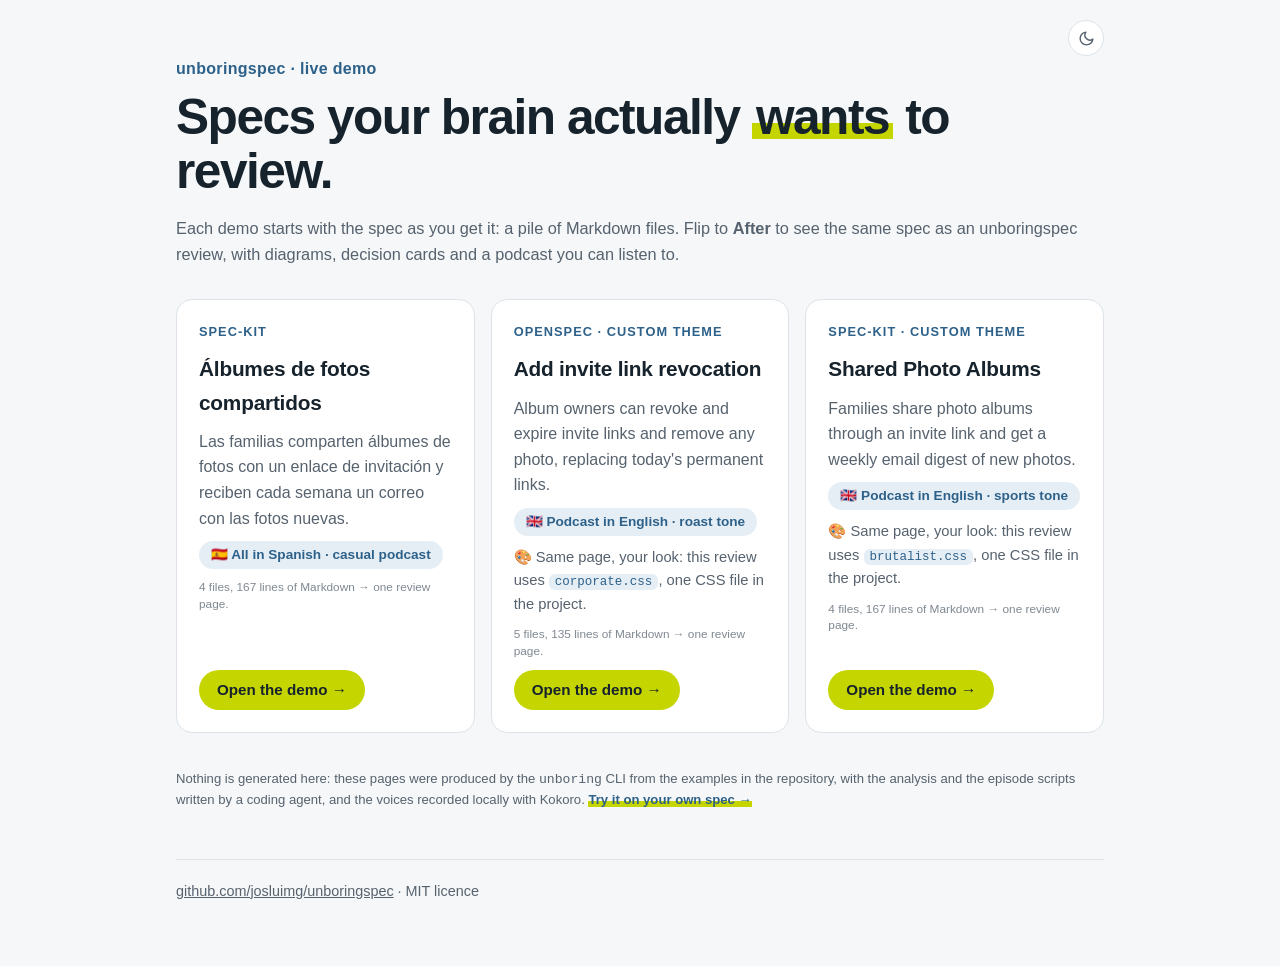
==== commit 83967c49: "Merge pull request #53 from josluimg/feature/51-default-look New default look: sober blue and highli" ====
--- a/demo/site/index.html
+++ b/demo/site/index.html
@@ -23,16 +23,16 @@
 </script>
 <style>
 :root {
-  --bg: #f6f5f2; --surface: #ffffff; --ink: #1b1b1f; --muted: #5d6068; --line: #e3e1db;
-  --accent: #5b51f0; --accent-soft: #eceaff; --cta: #ff6b4a; --cta-ink: #1a0b06; --cta-text: #c2410c;
+  --bg: #f5f7f8; --surface: #ffffff; --ink: #16222c; --muted: #56626e; --line: #dde3e8;
+  --accent: #2d618a; --accent-soft: #e6eef5; --cta: #c5d500; --cta-ink: #16222c; --cta-text: #2d618a; --marker: #c5d500;
   color-scheme: light;
 }
 @media (prefers-color-scheme: dark) {
-  :root:not([data-theme="light"]) { --bg: #101116; --surface: #1a1b21; --ink: #ececf1; --muted: #a0a2ad; --line: #2a2b33;
-    --accent: #8b84ff; --accent-soft: #24233f; --cta-text: #ff8a6b; color-scheme: dark; }
+  :root:not([data-theme="light"]) { --bg: #0f151b; --surface: #17202a; --ink: #e8eef3; --muted: #9eacb8; --line: #26323e;
+    --accent: #86b4da; --accent-soft: #1a2c3c; --cta-text: #86b4da; --marker: #5c6300; color-scheme: dark; }
 }
-:root[data-theme="dark"] { --bg: #101116; --surface: #1a1b21; --ink: #ececf1; --muted: #a0a2ad; --line: #2a2b33;
-  --accent: #8b84ff; --accent-soft: #24233f; --cta-text: #ff8a6b; color-scheme: dark; }
+:root[data-theme="dark"] { --bg: #0f151b; --surface: #17202a; --ink: #e8eef3; --muted: #9eacb8; --line: #26323e;
+    --accent: #86b4da; --accent-soft: #1a2c3c; --cta-text: #86b4da; --marker: #5c6300; color-scheme: dark; }
 * { box-sizing: border-box; }
 body { margin: 0; background: var(--bg); color: var(--ink); font: 16px/1.6 -apple-system, BlinkMacSystemFont, "Segoe UI", Inter, Roboto, sans-serif; }
 main { max-width: 960px; margin: 0 auto; padding: 56px 16px 64px; position: relative; }
@@ -53,22 +53,26 @@
 .card .fw { font-size: .8rem; font-weight: 700; text-transform: uppercase; letter-spacing: .08em; color: var(--accent); }
 .card h2 { margin: 0; font-size: 1.3rem; letter-spacing: -0.01em; }
 .card p { margin: 0; color: var(--muted); }
+.card .stats { font-size: .74rem; line-height: 1.4; opacity: .75; }
 .pill { align-self: flex-start; background: var(--accent-soft); color: var(--accent); border-radius: 999px; padding: 3px 12px; font-size: .85rem; font-weight: 600; }
 .card .themed { font-size: .92rem; }
 .card code { font-size: .85em; background: var(--accent-soft); color: var(--accent); padding: 1px 6px; border-radius: 6px; }
 .card .go { margin-top: auto; align-self: flex-start; font-weight: 700; background: var(--cta); color: var(--cta-ink);
   border-radius: 999px; padding: 8px 18px; font-size: .95rem; }
 .how { margin-top: 36px; color: var(--muted); font-size: .82rem; line-height: 1.55; }
-.how a { color: var(--cta-text); font-weight: 600; }
+.how a { color: var(--cta-text); font-weight: 600; text-decoration: none;
+  background: linear-gradient(transparent 62%, var(--marker) 62%); }
 footer { margin-top: 48px; padding-top: 20px; border-top: 1px solid var(--line); color: var(--muted); font-size: .9rem; }
 footer a { color: inherit; }
+h1 em { font-style: normal; background: linear-gradient(transparent 60%, var(--marker) 60%, var(--marker) 90%, transparent 90%); padding: 0 .08em; }
+::selection { background: var(--marker); color: var(--ink); }
 </style>
 </head>
 <body>
 <main>
   <button class="theme" type="button" onclick="unboringToggleTheme()" aria-label="Switch between light and dark mode" title="Switch between light and dark mode"><svg class="moon" viewBox="0 0 24 24" fill="none" stroke="currentColor" stroke-width="2" stroke-linecap="round" stroke-linejoin="round" aria-hidden="true"><path d="M21 12.8A9 9 0 1 1 11.2 3a7 7 0 0 0 9.8 9.8z"/></svg><svg class="sun" viewBox="0 0 24 24" fill="none" stroke="currentColor" stroke-width="2" stroke-linecap="round" aria-hidden="true"><circle cx="12" cy="12" r="4"/><path d="M12 2v2M12 20v2M4.9 4.9l1.4 1.4M17.7 17.7l1.4 1.4M2 12h2M20 12h2M4.9 19.1l1.4-1.4M17.7 6.3l1.4-1.4"/></svg></button>
   <p class="kicker">unboringspec · live demo</p>
-  <h1>Specs your brain actually wants to review.</h1>
+  <h1>Specs your brain actually <em>wants</em> to review.</h1>
   <p class="lead">Each demo starts with the spec as you get it: a pile of Markdown files. Flip to <strong>After</strong>
     to see the same spec as an unboringspec review, with diagrams, decision cards and a podcast you can listen to.</p>
 
@@ -78,7 +82,7 @@
       <h2>Álbumes de fotos compartidos</h2>
       <p>Las familias comparten álbumes de fotos con un enlace de invitación y reciben cada semana un correo con las fotos nuevas.</p>
       <span class="pill">🇪🇸 All in Spanish · casual podcast</span>
-      <p>4 files, 167 lines of Markdown → one review page.</p>
+      <p class="stats">4 files, 167 lines of Markdown → one review page.</p>
       <span class="go">Open the demo →</span>
     </a>
     <a class="card" href="openspec/">
@@ -87,7 +91,7 @@
       <p>Album owners can revoke and expire invite links and remove any photo, replacing today&#x27;s permanent links.</p>
       <span class="pill">🇬🇧 Podcast in English · roast tone</span>
       <p class="themed">🎨 Same page, your look: this review uses <code>corporate.css</code>, one CSS file in the project.</p>
-      <p>5 files, 135 lines of Markdown → one review page.</p>
+      <p class="stats">5 files, 135 lines of Markdown → one review page.</p>
       <span class="go">Open the demo →</span>
     </a>
     <a class="card" href="themed/">
@@ -96,7 +100,7 @@
       <p>Families share photo albums through an invite link and get a weekly email digest of new photos.</p>
       <span class="pill">🇬🇧 Podcast in English · sports tone</span>
       <p class="themed">🎨 Same page, your look: this review uses <code>brutalist.css</code>, one CSS file in the project.</p>
-      <p>4 files, 167 lines of Markdown → one review page.</p>
+      <p class="stats">4 files, 167 lines of Markdown → one review page.</p>
       <span class="go">Open the demo →</span>
     </a>
   </div>
